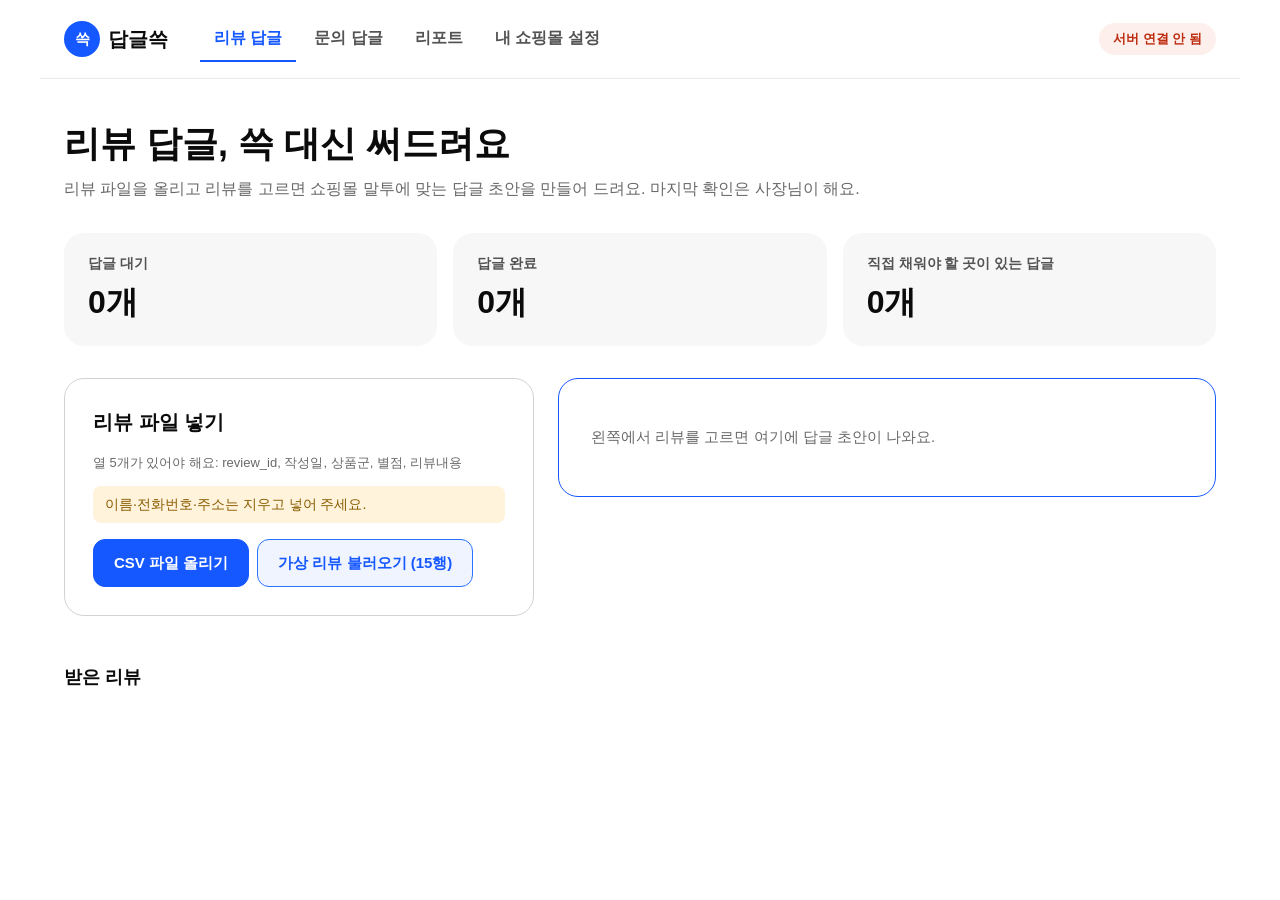
==== public/index.html @ 8f434bdd "답글쓱 MVP: 리뷰·문의 답글 초안과 주간 리포트 새마을금고 공제 디자인 시스템 스타일 적용  Co-Authored-By: Claude Opus 5.5 <noreply@anthr" ====
<!doctype html>
<html lang="ko">
<head>
  <meta charset="utf-8">
  <meta name="viewport" content="width=device-width, initial-scale=1">
  <title>답글쓱</title>
  <link rel="stylesheet" href="style.css">
</head>
<body>
  <header class="topbar">
    <div class="brand"><span class="logo">쓱</span><strong>답글쓱</strong></div>
    <nav class="tabs" role="tablist">
      <button class="tab active" data-view="review" role="tab">리뷰 답글</button>
      <button class="tab" data-view="inquiry" role="tab">문의 답글</button>
      <button class="tab" data-view="report" role="tab">리포트</button>
      <button class="tab" data-view="settings" role="tab">내 쇼핑몰 설정</button>
    </nav>
    <span class="badge-mock">확인 중…</span>
  </header>

  <main>
    <!-- ① 리뷰 답글 / 문의 답글: 같은 모양이라 app.js 가 아래 틀(template)로 채웁니다 -->
    <section id="view-review" class="view active reply-view" data-kind="review"></section>
    <section id="view-inquiry" class="view reply-view" data-kind="inquiry"></section>

    <template id="reply-template">
      <h1 data-r="title"></h1>
      <p class="sub" data-r="sub"></p>

      <div class="stats">
        <div class="stat"><span>답글 대기</span><b data-r="stat-wait">0개</b></div>
        <div class="stat"><span>답글 완료</span><b data-r="stat-done">0개</b></div>
        <div class="stat"><span>직접 채워야 할 곳이 있는 답글</span><b data-r="stat-fill">0개</b></div>
      </div>

      <div class="cols">
        <div class="col-left">
          <div class="card">
            <h2 data-r="file-title"></h2>
            <p class="muted small" data-r="file-cols"></p>
            <p class="privacy">이름·전화번호·주소는 지우고 넣어 주세요.</p>
            <div class="row-btns">
              <label class="btn primary file-btn">CSV 파일 올리기<input type="file" data-r="file" accept=".csv,text/csv" hidden></label>
              <button class="btn ghost" data-r="load-sample"></button>
            </div>
            <ul class="errors" data-r="errors" aria-live="polite"></ul>
          </div>

          <div class="list-head">
            <h3 class="list-title" data-r="list-title"></h3>
            <button class="link-btn" data-r="clear" hidden>목록 비우기</button>
          </div>
          <div class="review-list" data-r="list"></div>
        </div>

        <div class="col-right card">
          <p class="empty" data-r="panel-empty"></p>
          <div data-r="panel" hidden>
            <label data-r="original-label"></label>
            <div class="quote" data-r="original"></div>
            <label>말투 고르기</label>
            <div class="chips" data-r="tones">
              <button class="chip" data-tone="친근한">친근한</button>
              <button class="chip" data-tone="정중한">정중한</button>
              <button class="chip" data-tone="간결한">간결한</button>
            </div>
            <p class="msg warn" data-r="store-warn" hidden>내 쇼핑몰 설정이 비어 있어요. 빈 곳은 답글에 [대괄호]로 남아요.</p>
            <button class="btn primary make-btn" data-r="make">답글 초안 만들기</button>
            <div data-r="draft-area" hidden>
              <div class="label-row"><label>답글 초안 (직접 고칠 수 있어요)</label><span data-r="count" class="muted">0자</span></div>
              <textarea data-r="draft" rows="7"></textarea>
              <p class="msg warn" data-r="banned" hidden></p>
              <p class="msg warn" data-r="fill" hidden>[대괄호] 자리는 사장님이 직접 채워 주세요.</p>
              <div class="notice" data-r="notice"></div>
              <p class="muted small" data-r="note"></p>
              <div class="row-btns">
                <button class="btn primary" data-r="copy">복사하기</button>
                <button class="btn ghost" data-r="next">다음 대기 건으로</button>
              </div>
              <p class="muted small" data-r="copy-help"></p>
            </div>
          </div>
        </div>
      </div>
    </template>

    <!-- ② 리포트 -->
    <section id="view-report" class="view">
      <div class="title-row">
        <div>
          <h1 id="report-title">주간 리뷰 리포트</h1>
          <p class="sub">받은 리뷰를 불만 원인별로 정리하고 해 볼 일을 알려 드려요. <span id="report-range"></span></p>
        </div>
        <div class="period" role="tablist">
          <button class="period-btn active" data-period="주간">주간 리포트</button>
          <button class="period-btn" data-period="월간">월간 리포트</button>
        </div>
      </div>

      <div class="card">
        <h2>리뷰 CSV 넣기</h2>
        <p class="muted small">열 5개가 이 순서로 있어야 해요: review_id, 작성일, 상품군, 별점, 리뷰내용</p>
        <p class="privacy">이름·전화번호·주소는 지우고 넣어 주세요.</p>
        <textarea id="csv-input" rows="6" placeholder="review_id,작성일,상품군,별점,리뷰내용&#10;R01,2026-11-16,주방용품,5,잘 받았어요"></textarea>
        <div class="row-btns">
          <button class="btn ghost" id="load-sample">가상 데이터 불러오기 (15행)</button>
          <label class="btn ghost file-btn">CSV 파일 올리기<input type="file" id="csv-file" accept=".csv,text/csv" hidden></label>
          <button class="btn primary" id="make-report">리포트 만들기</button>
        </div>
        <ul class="errors" id="csv-errors" aria-live="polite"></ul>
      </div>

      <div id="report-result" hidden>
        <div class="stats">
          <div class="stat"><span>받은 리뷰</span><b id="r-count">0건</b></div>
          <div class="stat"><span>평균 별점</span><b id="r-avg">0점</b></div>
          <div class="stat"><span>사람 확인 필요</span><b id="r-check">0건</b><small class="muted">복합·판단불가 리뷰</small></div>
        </div>

        <div class="summary-box">
          <b>한눈에 보기</b>
          <p id="r-summary"></p>
        </div>

        <div class="cols">
          <div class="card">
            <h2>불만 원인 순위</h2>
            <div id="r-bars"></div>
            <p class="muted small" id="r-others"></p>
          </div>
          <div class="card">
            <h2>이번에 해 볼 일 3가지</h2>
            <div id="r-todos"></div>
          </div>
        </div>

        <div class="card">
          <h2>이런 말이 있었어요 (대표 리뷰)</h2>
          <div class="quotes" id="r-quotes"></div>
        </div>

        <div class="card">
          <h2>리뷰별 분류표</h2>
          <div class="table-wrap">
            <table>
              <thead><tr><th>번호</th><th>상품군</th><th>별점</th><th>분류</th><th>한 줄 근거</th><th>사람 확인</th></tr></thead>
              <tbody id="r-table"></tbody>
            </table>
          </div>
        </div>

        <div class="check-line" id="r-checkline"></div>
        <div class="notice">원인은 AI가 리뷰 내용을 보고 추정한 거예요. 실제 원인은 사장님이 한 번 더 확인해 주세요.</div>
        <p class="muted small" id="r-mock-note"></p>
        <button class="btn primary" id="copy-report">리포트 전체 복사</button>
      </div>
    </section>

    <!-- ③ 내 쇼핑몰 설정 -->
    <section id="view-settings" class="view">
      <h1>내 쇼핑몰 정보, 한 번만 적어 두세요</h1>
      <p class="sub">여기에 적은 내용을 바탕으로 답글 초안이 만들어져요. 비워 둔 칸은 답글에 [대괄호]로 남겨 드려요.</p>

      <div class="cols">
        <form class="card" id="settings-form">
          <label for="s-name">쇼핑몰 이름</label>
          <input id="s-name" name="storeName" placeholder="예: 소영이네 리빙샵">
          <label>기본 말투</label>
          <div class="chips" id="s-tone">
            <button type="button" class="chip" data-tone="친근한">친근한</button>
            <button type="button" class="chip" data-tone="정중한">정중한</button>
            <button type="button" class="chip" data-tone="간결한">간결한</button>
          </div>
          <label for="s-call">고객을 부르는 말</label>
          <input id="s-call" name="customerCall" placeholder="예: 고객님">
          <label for="s-exchange">교환·환불 안내</label>
          <textarea id="s-exchange" name="exchangePolicy" rows="3" placeholder="내 쇼핑몰의 실제 정책을 적어 주세요. 예: 수령 후 7일 이내 교환 신청 가능"></textarea>
          <label for="s-shipping">배송 안내</label>
          <textarea id="s-shipping" name="shippingPolicy" rows="2" placeholder="예: 평일 오후 2시 전 주문은 당일 출고"></textarea>
          <label for="s-contact">문의 채널</label>
          <input id="s-contact" name="contactChannel" placeholder="예: 카카오톡 채널 또는 고객센터">
          <label for="s-closing">답글 마지막에 넣을 인사말</label>
          <input id="s-closing" name="closing" placeholder="예: 오늘도 좋은 하루 보내세요.">
          <label for="s-banned">쓰고 싶지 않은 표현</label>
          <input id="s-banned" name="bannedWords" placeholder="쉼표로 구분해 적어 주세요. 예: 무조건, 100%">
          <p class="privacy">비밀번호, 계좌번호, API 키 같은 민감한 정보는 적지 마세요.</p>
          <p class="msg" id="settings-msg" aria-live="polite"></p>
          <div class="row-btns">
            <button type="submit" class="btn primary">저장하기</button>
            <button type="button" class="btn ghost" data-goto="review">리뷰 답글로 돌아가기</button>
          </div>
        </form>

        <div class="card side">
          <h2>적은 내용은 이렇게 쓰여요</h2>
          <p class="muted small">불만 리뷰에 대한 답글 초안 미리보기예요. 비어 있는 칸은 [대괄호]로 남아요.</p>
          <div class="quote" id="s-preview"></div>
          <div class="notice">정책 내용은 AI가 정하지 않아요. 사장님이 적은 내용만 그대로 사용해요.</div>
          <p class="muted small">저장한 내용은 이 브라우저에만 남아요.</p>
        </div>
      </div>
    </section>
  </main>

  <div class="toast" id="toast" role="status" aria-live="polite"></div>

  <script src="logic.js"></script>
  <script src="app.js"></script>
</body>
</html>
---- public/style.css ----
/* 답글쓱 화면 모양 — 새마을금고 공제 디자인 시스템 값을 옮겨 왔어요.
   색은 아래 :root 에서 한 번에 바꿀 수 있어요. (예전 모양은 style.backup.css) */
:root {
  --bg: #ffffff;            /* 바탕은 흰색 */
  --fill: #f7f7f7;          /* 옅은 회색 면: 숫자 카드·원문 상자 */
  --card: #ffffff;
  --line: #d2d2d2;          /* 카드·입력 테두리 */
  --line-soft: #ebebeb;     /* 구분선 */
  --text: #272727;          /* 본문 글자 */
  --text-strong: #0b0b0b;   /* 큰 제목 */
  --muted: #696969;         /* 보조 글자 */
  --subtle: #535353;        /* 라벨·꺼진 탭 */
  --primary: #1658ff;       /* 브랜드 블루: 버튼·로고·강조 */
  --primary-hover: #0a3eeb;
  --primary-dark: #0f33be;
  --primary-soft: #f0f4ff;  /* 옅은 블루 면: 선택된 항목·요약 상자 */
  --primary-light: #88bdff; /* 2위 아래 막대 */
  --warn-bg: #fff3db;
  --warn-text: #8a5c00;
  --alert: #bd2c0f;
  --alert-bg: #fdefec;
  --ok-bg: #e5f6ef;
  --ok-text: #0d724a;
  --radius: 20px;           /* 카드 둥근 정도 (12px로 줄이면 단단한 느낌) */
  --radius-btn: 12px;
  --pill: 1000px;           /* 알약 모양 */
}

* { box-sizing: border-box; }
body {
  margin: 0;
  background: var(--bg);
  color: var(--text);
  font-family: "Pretendard Variable", Pretendard, -apple-system, BlinkMacSystemFont, "Apple SD Gothic Neo", "Malgun Gothic", "Noto Sans KR", sans-serif;
  font-size: 15px;
  line-height: 1.5;
}
button, input, select, textarea { font: inherit; color: inherit; }

/* 머리줄 */
.topbar {
  display: flex; align-items: center; gap: 12px 32px; flex-wrap: wrap;
  max-width: 1200px; margin: 0 auto; padding: 16px 24px;
  border-bottom: 1px solid var(--line-soft);
}
.brand { display: flex; align-items: center; gap: 8px; font-size: 20px; color: var(--text-strong); }
.logo {
  display: inline-grid; place-items: center; width: 36px; height: 36px;
  background: var(--primary); color: #fff; border-radius: var(--pill); font-size: 15px; font-weight: 700;
}
.tabs { display: flex; gap: 4px; }
.tab {
  border: 0; border-bottom: 2px solid transparent; background: none;
  padding: 10px 14px; cursor: pointer; color: var(--subtle); font-size: 16px; font-weight: 600;
}
.tab:hover { color: var(--text-strong); }
.tab.active { color: var(--primary); border-bottom-color: var(--primary); font-weight: 700; }
.badge-mock {
  margin-left: auto; background: var(--warn-bg); color: var(--warn-text);
  font-size: 13px; font-weight: 600; padding: 6px 14px; border-radius: var(--pill); white-space: nowrap;
}
.badge-mock.off { background: var(--alert-bg); color: var(--alert); }

main { max-width: 1200px; margin: 0 auto; padding: 40px 24px 80px; }
.view { display: none; }
.view.active { display: block; }
h1 { font-size: 36px; line-height: 1.4; margin: 0 0 8px; color: var(--text-strong); }
h2 { font-size: 20px; margin: 0 0 16px; color: var(--text-strong); }
h3 { color: var(--text-strong); }
.sub { color: var(--muted); font-size: 16px; margin: 0 0 32px; }
.muted { color: var(--muted); }
.small { font-size: 13px; }

/* 카드·배치 (그림자 없이 테두리와 옅은 면으로 구분) */
.card {
  background: var(--card); border: 1px solid var(--line); border-radius: var(--radius);
  padding: 28px; margin-bottom: 24px;
}
.cols { display: grid; grid-template-columns: 1fr 1fr; gap: 24px; align-items: start; }
.cols > .card { margin-bottom: 0; }
.reply-view .cols { grid-template-columns: 5fr 7fr; }
.reply-view .col-right { position: sticky; top: 16px; border-color: var(--primary); padding: 32px; }
.list-head { display: flex; justify-content: space-between; align-items: baseline; }
.link-btn { border: 0; background: none; color: var(--muted); text-decoration: underline; cursor: pointer; font-size: 14px; padding: 8px 0; }
.reply-view .review-list { max-height: 560px; overflow-y: auto; padding-right: 4px; }
.review-item .id { color: var(--muted); font-weight: 400; margin-left: 6px; }
#view-settings .cols { grid-template-columns: 7fr 5fr; }
#view-settings .card.side { background: var(--fill); border-color: transparent; padding: 32px; }
#report-result .cols { margin-bottom: 24px; }

.stats { display: grid; grid-template-columns: repeat(3, 1fr); gap: 16px; margin-bottom: 32px; }
.stat {
  background: var(--fill); border-radius: var(--radius); padding: 20px 24px;
  display: flex; flex-direction: column; gap: 4px;
}
.stat span { font-size: 14px; font-weight: 600; color: var(--subtle); }
.stat b { font-size: 32px; color: var(--text-strong); }

/* 입력: 밑줄형 (누르면 파란 밑줄) */
label { display: block; font-size: 14px; font-weight: 600; color: var(--subtle); margin: 24px 0 4px; }
label:first-child { margin-top: 0; }
input, select {
  width: 100%; border: 0; border-bottom: 1px solid var(--line); border-radius: 0;
  padding: 10px 0; background: transparent; font-size: 18px; font-weight: 600; color: var(--text-strong);
  transition: border-color .3s linear;
}
input::placeholder, textarea::placeholder { color: #959595; font-weight: 400; }
textarea {
  width: 100%; border: 1px solid var(--line); border-radius: var(--radius-btn);
  padding: 12px 14px; background: #fff; resize: vertical; font-size: 15px; line-height: 1.6;
  transition: border-color .3s linear;
}
input:focus, select:focus { outline: none; border-bottom: 2px solid var(--primary); padding-bottom: 9px; }
textarea:focus { outline: none; border-color: var(--primary); box-shadow: 0 0 0 1px var(--primary); }
.label-row { display: flex; justify-content: space-between; align-items: baseline; }
.label-row label { margin-top: 32px; }
.reply-view textarea { font-size: 17px; color: var(--text-strong); }

/* 버튼 */
.btn {
  min-height: 48px; border-radius: var(--radius-btn); padding: 10px 20px; cursor: pointer;
  font-weight: 700; border: 1px solid var(--primary); transition: background .2s ease-in-out;
}
.btn.primary { background: var(--primary); color: #fff; }
.btn.primary:hover { background: var(--primary-hover); border-color: var(--primary-hover); }
.btn.ghost { background: var(--primary-soft); color: var(--primary); border-color: #2873ff; }
.btn.ghost:hover { background: #d7e7ff; }
.btn:disabled { background: var(--line-soft); border-color: var(--line-soft); color: #838383; cursor: default; }
.row-btns { display: flex; flex-wrap: wrap; gap: 8px; margin-top: 16px; }
.file-btn { display: inline-flex; align-items: center; margin: 0; font-size: 15px; color: inherit; }
.btn.primary.file-btn { color: #fff; }
.btn.ghost.file-btn { color: var(--primary); }
.chips { display: flex; flex-wrap: wrap; gap: 8px; margin-top: 8px; }
.chip {
  min-height: 44px; border: 1px solid var(--line); background: #fff; border-radius: var(--pill);
  padding: 8px 20px; cursor: pointer; font-weight: 600;
}
.chip:hover { border-color: var(--subtle); }
.chip.active { background: var(--primary); border-color: var(--primary); color: #fff; font-weight: 700; }
.make-btn { width: 100%; min-height: 56px; margin-top: 24px; font-size: 17px; }
#copy-report { margin-top: 16px; min-height: 56px; padding: 0 32px; border-radius: var(--pill); font-size: 17px; }

/* 안내·오류 */
.privacy { font-size: 14px; color: var(--warn-text); background: var(--warn-bg); padding: 8px 12px; border-radius: 8px; margin: 0 0 12px; }
.notice {
  background: var(--primary-soft); color: var(--primary-dark);
  border-radius: var(--radius-btn); padding: 14px 16px; font-size: 14px; margin: 16px 0;
}
.msg { font-size: 14px; font-weight: 600; margin: 12px 0 0; min-height: 1em; }
.msg.error { color: var(--alert); }
.msg.ok { color: var(--primary); }
.msg.warn { color: var(--warn-text); }
.errors { color: var(--alert); font-size: 14px; margin: 12px 0 0; padding-left: 18px; }
.errors:empty { display: none; }
.empty { color: var(--muted); font-size: 15px; }

/* 받은 리뷰 목록 */
.list-title { font-size: 18px; margin: 24px 0 12px; }
.review-list { display: flex; flex-direction: column; gap: 8px; }
.review-item {
  text-align: left; width: 100%; background: #fff; border: 1px solid var(--line); border-radius: 16px;
  padding: 16px 20px; cursor: pointer;
}
.review-item:hover { border-color: var(--subtle); }
.review-item.selected { border-color: var(--primary); background: var(--primary-soft); }
.review-item .meta { display: flex; justify-content: space-between; align-items: center; font-size: 14px; margin-bottom: 6px; color: var(--text-strong); }
.review-item .text { font-size: 14px; }
.pill { font-size: 12px; font-weight: 600; padding: 2px 10px; border-radius: var(--pill); background: var(--line-soft); color: var(--subtle); }
.pill.done { background: var(--ok-bg); color: var(--ok-text); }
.pill.fill { background: var(--warn-bg); color: var(--warn-text); }
.quote { background: var(--fill); border-radius: var(--radius-btn); padding: 16px 20px; font-size: 15px; }
#view-settings .side .quote { background: #fff; border: 1px solid var(--primary); border-radius: 16px; line-height: 1.7; }

/* 리포트 */
.title-row { display: flex; justify-content: space-between; align-items: flex-end; gap: 16px; flex-wrap: wrap; margin-bottom: 8px; }
.period { display: flex; gap: 4px; background: var(--fill); padding: 4px; border-radius: var(--pill); }
.period-btn {
  min-height: 44px; border: 0; background: transparent; border-radius: var(--pill); padding: 8px 20px;
  cursor: pointer; font-weight: 600; color: var(--subtle);
}
.period-btn.active { background: var(--primary); color: #fff; font-weight: 700; }
.summary-box { background: var(--primary-soft); border-radius: var(--radius); padding: 24px 28px; margin-bottom: 24px; }
.summary-box b { color: var(--primary); font-size: 14px; }
.summary-box p { margin: 8px 0 0; font-size: 17px; font-weight: 600; color: var(--text-strong); }
.bar-item { margin-bottom: 18px; }
.bar-head { display: flex; justify-content: space-between; font-weight: 700; font-size: 15px; color: var(--text-strong); }
.bar { height: 10px; background: var(--line-soft); border-radius: var(--pill); margin: 8px 0 4px; overflow: hidden; }
.bar i { display: block; height: 100%; background: var(--primary-light); border-radius: var(--pill); }
.bar-item:first-child .bar i { background: var(--primary); }
.bar-ids { font-size: 13px; color: var(--muted); }
.todo { background: var(--fill); border-radius: 16px; padding: 16px 20px; margin-bottom: 12px; }
.todo b { display: block; font-size: 15px; color: var(--text-strong); }
.todo p { margin: 4px 0 12px; font-size: 14px; color: var(--subtle); }
.todo.done b { text-decoration: line-through; color: var(--muted); }
.todo .btn { min-height: 36px; padding: 6px 14px; font-size: 13px; border-radius: 8px; background: #fff; color: var(--text); border-color: var(--subtle); }
.quotes { display: grid; grid-template-columns: 1fr 1fr; gap: 12px; }
.tag { display: inline-block; font-size: 12px; font-weight: 700; padding: 2px 10px; border-radius: var(--pill); background: var(--primary-soft); color: var(--primary); margin-right: 4px; margin-bottom: 4px; }
.table-wrap { overflow-x: auto; }
table { width: 100%; border-collapse: collapse; font-size: 14px; min-width: 640px; }
th, td { text-align: left; padding: 12px; border-bottom: 1px solid var(--line-soft); vertical-align: top; }
th { font-size: 13px; font-weight: 600; color: var(--subtle); background: var(--fill); }
tr.need-check td { background: var(--alert-bg); }
.check-flag { color: var(--alert); font-weight: 700; white-space: nowrap; }
.check-line {
  background: #fff; border: 1px dashed var(--line); border-radius: var(--radius-btn); padding: 12px 16px; font-size: 14px; margin-bottom: 8px;
}
.check-line .pass { color: var(--primary); font-weight: 700; }
.check-line .fail { color: var(--alert); font-weight: 700; }
#view-report .notice { background: var(--warn-bg); color: var(--warn-text); }

/* 알림 */
.toast {
  position: fixed; left: 50%; bottom: 24px; transform: translateX(-50%);
  background: var(--text-strong); color: #fff; padding: 12px 20px; border-radius: var(--pill); font-size: 14px; font-weight: 600;
  opacity: 0; pointer-events: none; transition: opacity .4s ease-in-out;
}
.toast.show { opacity: 1; }

/* 중간 폭 (좁은 창) */
@media (max-width: 900px) {
  .topbar { gap: 10px 16px; }
  .cols { gap: 16px; }
  .card { padding: 20px; }
  .reply-view .col-right { padding: 24px; }
  .stat b { font-size: 26px; }
  h1 { font-size: 28px; }
}

/* 휴대폰 폭: 640px보다 좁을 때만 세로로 쌓음 */
@media (max-width: 640px) {
  .badge-mock { margin-left: 0; }
  .tabs { order: 3; width: 100%; overflow-x: auto; }
  .cols, .reply-view .cols, #view-settings .cols, .quotes { grid-template-columns: 1fr; }
  .reply-view .col-right { position: static; }
  .reply-view .review-list { max-height: 320px; }
  h1 { font-size: 24px; }
}
@media (max-width: 480px) {
  .stats { grid-template-columns: 1fr; }
}
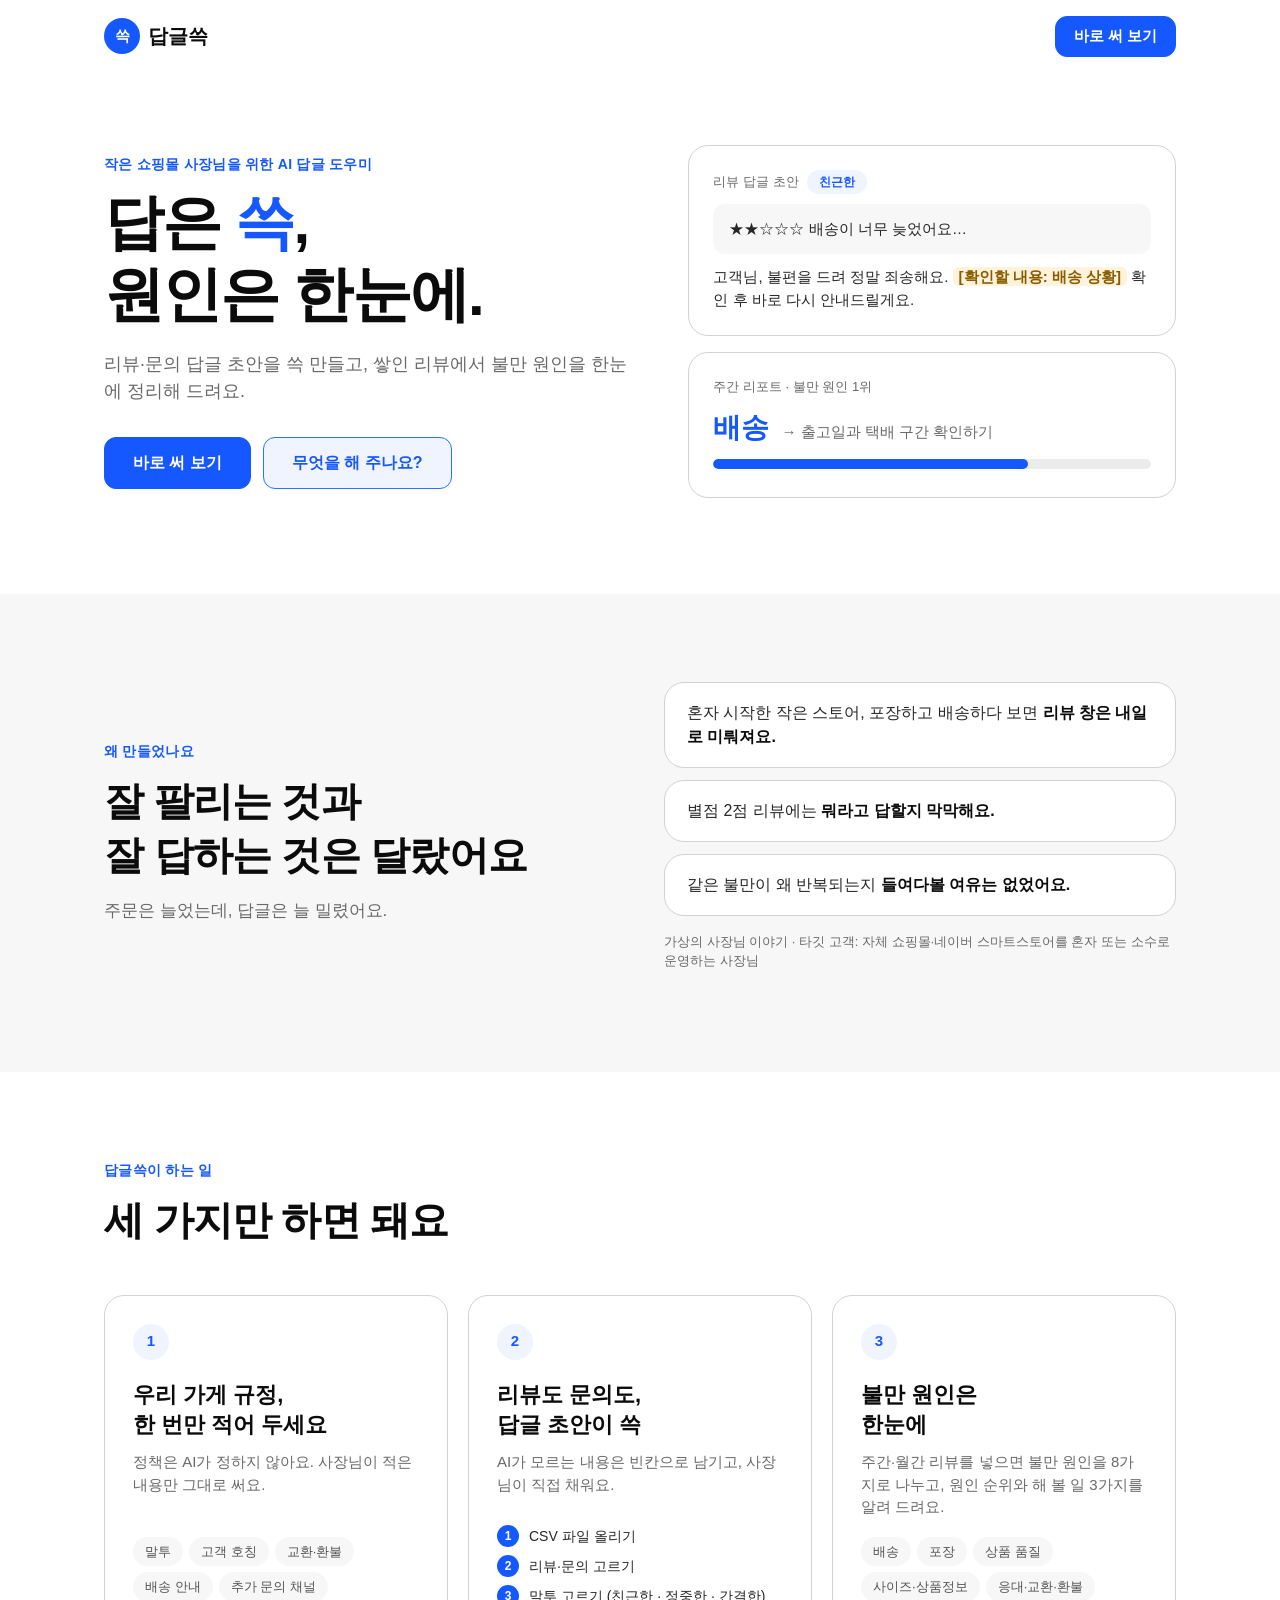
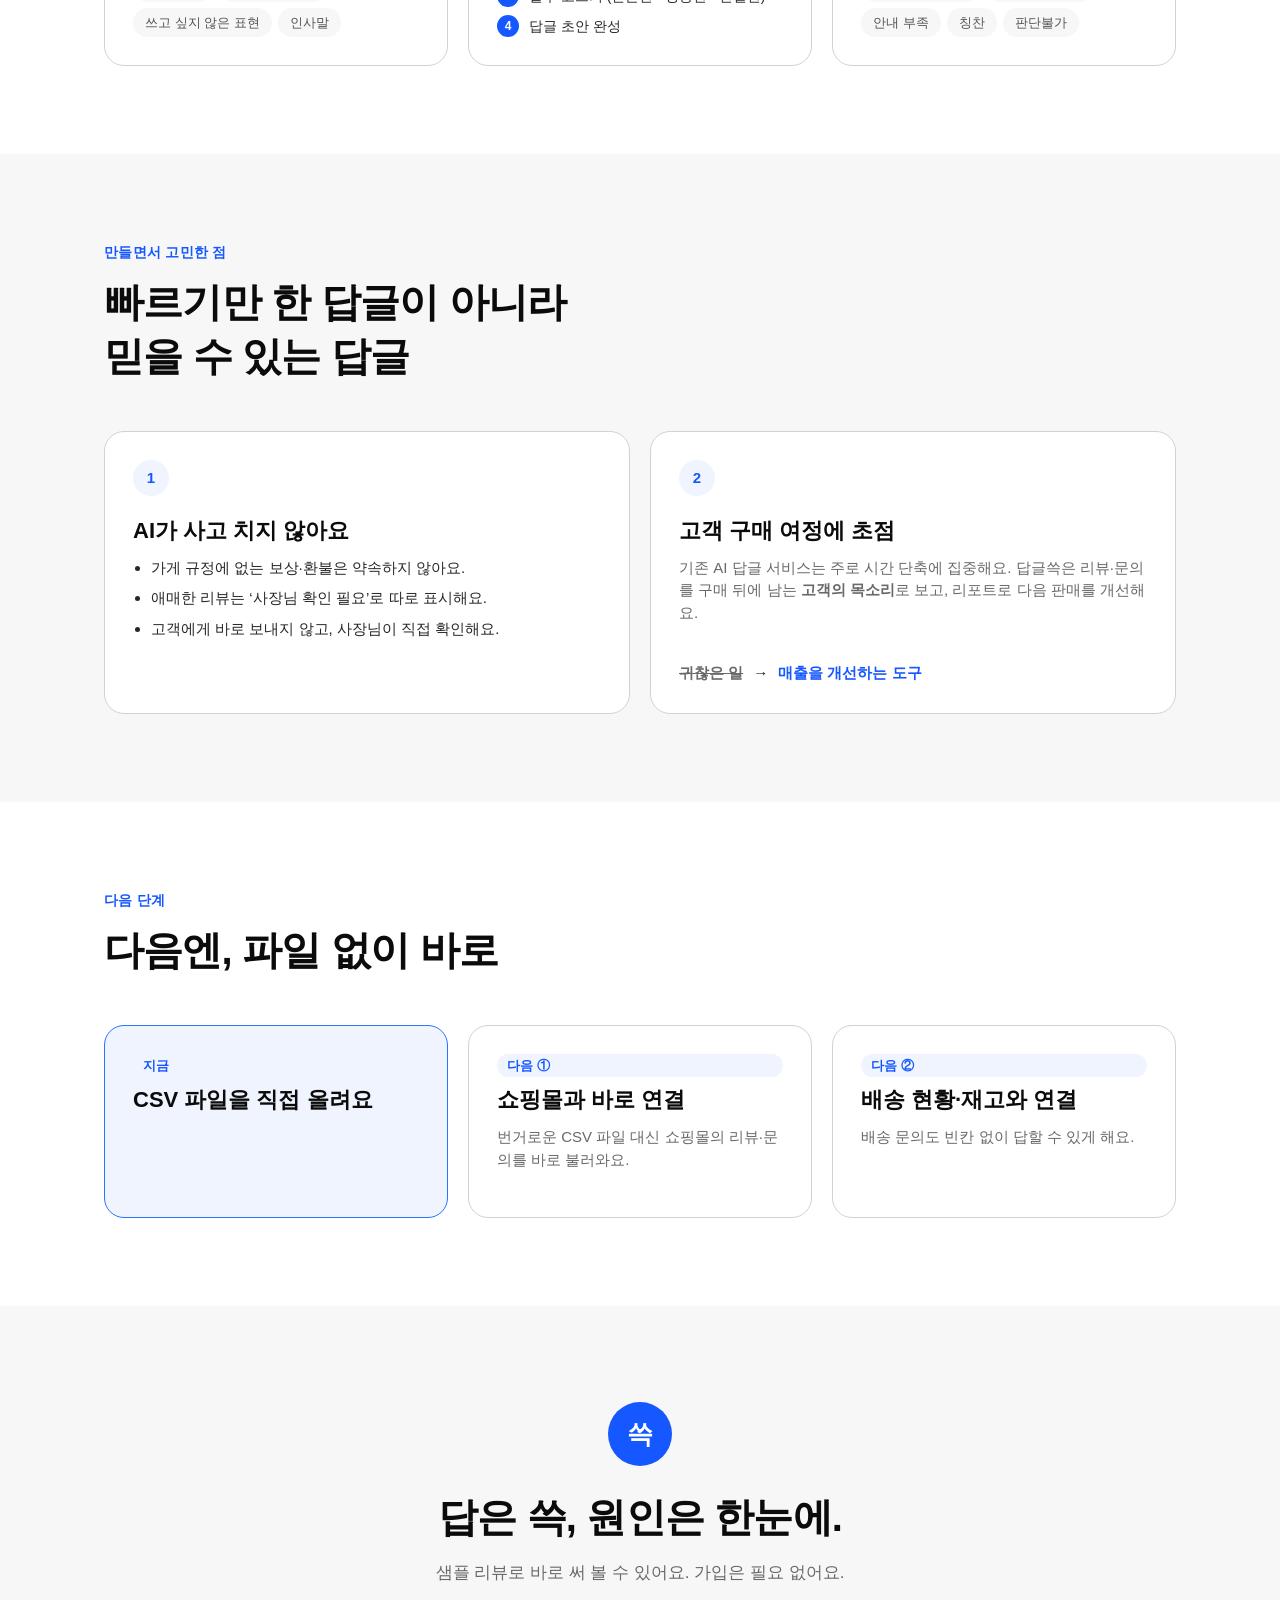
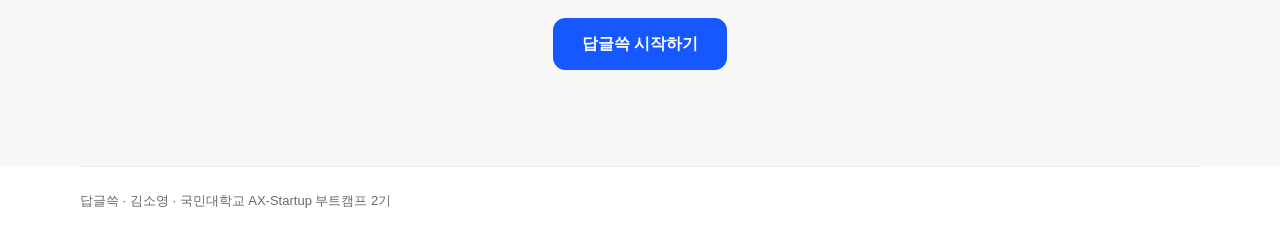
==== commit 6a5ef7c3: "소개 페이지를 첫 화면으로 추가하고 앱은 app.html로 이동 로고를 누르면 소개 페이지로 돌아갑니다.  Co-Authored-By: Claude Opus 5.5 <noreply" ====
--- a/public/index.html
+++ b/public/index.html
@@ -3,208 +3,242 @@
 <head>
   <meta charset="utf-8">
   <meta name="viewport" content="width=device-width, initial-scale=1">
-  <title>답글쓱</title>
+  <title>답글쓱 — 답은 쓱, 원인은 한눈에</title>
+  <meta name="description" content="리뷰·문의 답글 초안과 불만 원인 리포트를 만들어 주는 작은 쇼핑몰 사장님용 AI 답글 도우미">
+  <!-- 색·글꼴 값은 앱과 같은 style.css 에서 가져와요 -->
   <link rel="stylesheet" href="style.css">
+  <style>
+    /* ── 소개 페이지 전용 모양 (문구는 아래 HTML 에서 바로 고칠 수 있어요) ── */
+    .lp { max-width: 1120px; margin: 0 auto; padding: 0 24px; }
+    .lp-top { display: flex; align-items: center; justify-content: space-between; gap: 16px;
+      max-width: 1120px; margin: 0 auto; padding: 16px 24px; }
+    .lp-top .btn { min-height: 40px; padding: 8px 18px; text-decoration: none; }
+    a.btn { display: inline-flex; align-items: center; justify-content: center; text-decoration: none; }
+
+    .lp-section { padding: 88px 0; }
+    .lp-section.fill { background: var(--fill); }
+    .eyebrow { color: var(--primary); font-weight: 700; font-size: 14px; letter-spacing: .02em; margin: 0 0 12px; }
+    .lp h2.big { font-size: clamp(28px, 4vw, 40px); line-height: 1.35; margin: 0 0 16px; letter-spacing: -0.02em; }
+    .lead { color: var(--muted); font-size: 17px; margin: 0; max-width: 560px; }
+
+    /* 첫 화면 */
+    .hero { display: grid; grid-template-columns: 1.1fr 1fr; gap: 48px; align-items: center; padding: 72px 0 96px; }
+    .hero h1 { font-size: clamp(38px, 6vw, 60px); line-height: 1.2; letter-spacing: -0.03em; margin: 0 0 20px; }
+    .hero h1 em { font-style: normal; color: var(--primary); }
+    .hero .lead { font-size: 18px; margin-bottom: 32px; }
+    .cta-row { display: flex; gap: 12px; flex-wrap: wrap; }
+    .cta-row .btn { min-height: 52px; padding: 12px 28px; font-size: 16px; }
+
+    .mock { position: relative; }
+    .mock-card { background: #fff; border: 1px solid var(--line); border-radius: var(--radius); padding: 24px; }
+    .mock-card + .mock-card { margin-top: 16px; }
+    .mock-label { font-size: 13px; color: var(--muted); margin: 0 0 10px; display: flex; gap: 8px; align-items: center; }
+    .pill { display: inline-block; padding: 3px 12px; border-radius: var(--pill); font-size: 12px; font-weight: 700;
+      background: var(--primary-soft); color: var(--primary); }
+    .mock-quote { background: var(--fill); border-radius: 12px; padding: 14px 16px; font-size: 15px; margin: 0 0 12px; }
+    .mock-reply { font-size: 15px; margin: 0; }
+    .blank { background: var(--warn-bg); color: var(--warn-text); border-radius: 6px; padding: 1px 6px; font-weight: 600; }
+    .rank { display: flex; align-items: baseline; gap: 12px; }
+    .rank b { font-size: 28px; color: var(--primary); }
+    .bar { height: 10px; border-radius: var(--pill); background: var(--line-soft); margin-top: 10px; overflow: hidden; }
+    .bar i { display: block; height: 100%; background: var(--primary); border-radius: inherit; }
+
+    /* 문제 */
+    .problem { display: grid; grid-template-columns: 1fr 1fr; gap: 48px; align-items: center; }
+    .story { display: grid; gap: 12px; }
+    .story p { margin: 0; background: #fff; border: 1px solid var(--line); border-radius: var(--radius);
+      padding: 18px 22px; font-size: 16px; }
+    .story p strong { color: var(--text-strong); }
+    .note { color: var(--muted); font-size: 13px; margin-top: 16px; }
+
+    /* 기능 3가지 */
+    .features { display: grid; grid-template-columns: repeat(3, 1fr); gap: 20px; margin-top: 48px; }
+    .feature { border: 1px solid var(--line); border-radius: var(--radius); padding: 28px; background: #fff; display: flex; flex-direction: column; }
+    .feature .num { display: inline-grid; place-items: center; width: 36px; height: 36px; border-radius: var(--pill);
+      background: var(--primary-soft); color: var(--primary); font-weight: 700; margin-bottom: 20px; }
+    .feature h3 { font-size: 22px; line-height: 1.4; margin: 0 0 10px; }
+    .feature p { color: var(--muted); margin: 0 0 18px; }
+    .chips { display: flex; flex-wrap: wrap; gap: 6px; margin-top: auto; }
+    .chips span { font-size: 13px; padding: 5px 12px; border-radius: var(--pill); background: var(--fill); color: var(--subtle); }
+    .steps { list-style: none; padding: 0; margin: auto 0 0; display: grid; gap: 8px; counter-reset: s; }
+    .steps li { counter-increment: s; display: flex; gap: 10px; align-items: center; font-size: 14px; }
+    .steps li::before { content: counter(s); flex: none; width: 22px; height: 22px; border-radius: var(--pill);
+      display: grid; place-items: center; background: var(--primary); color: #fff; font-size: 12px; font-weight: 700; }
+
+    /* 고민한 점 */
+    .why { display: grid; grid-template-columns: 1fr 1fr; gap: 20px; margin-top: 48px; }
+    .why .feature { background: #fff; }
+    .why ul { margin: 0; padding-left: 18px; color: var(--text); display: grid; gap: 8px; }
+    .shift { display: flex; align-items: center; gap: 10px; flex-wrap: wrap; margin-top: 20px; font-weight: 700; }
+    .shift span:first-child { color: var(--muted); text-decoration: line-through; font-weight: 600; }
+    .shift span:last-child { color: var(--primary); }
+
+    /* 다음 단계 */
+    .road { display: grid; grid-template-columns: repeat(3, 1fr); gap: 20px; margin-top: 48px; }
+    .road .feature.now { background: var(--primary-soft); border-color: #2873ff; }
+    .road .tag { font-size: 13px; font-weight: 700; color: var(--primary); margin-bottom: 8px; }
+
+    /* 마지막 */
+    .end { text-align: center; padding: 96px 0; }
+    .end .logo { width: 64px; height: 64px; font-size: 26px; margin-bottom: 24px; }
+    .end .cta-row { justify-content: center; margin-top: 32px; }
+    .foot { border-top: 1px solid var(--line-soft); color: var(--muted); font-size: 13px; padding: 24px 0 40px; }
+
+    @media (max-width: 880px) {
+      .hero, .problem, .why { grid-template-columns: 1fr; }
+      .features, .road { grid-template-columns: 1fr; }
+      .hero { padding: 40px 0 64px; gap: 40px; }
+      .lp-section { padding: 64px 0; }
+      .lp, .lp-top { padding-left: 16px; padding-right: 16px; }
+    }
+  </style>
 </head>
 <body>
-  <header class="topbar">
-    <div class="brand"><span class="logo">쓱</span><strong>답글쓱</strong></div>
-    <nav class="tabs" role="tablist">
-      <button class="tab active" data-view="review" role="tab">리뷰 답글</button>
-      <button class="tab" data-view="inquiry" role="tab">문의 답글</button>
-      <button class="tab" data-view="report" role="tab">리포트</button>
-      <button class="tab" data-view="settings" role="tab">내 쇼핑몰 설정</button>
-    </nav>
-    <span class="badge-mock">확인 중…</span>
+  <header class="lp-top">
+    <a class="brand" href="/"><span class="logo">쓱</span><strong>답글쓱</strong></a>
+    <a class="btn primary" href="app.html">바로 써 보기</a>
   </header>
 
-  <main>
-    <!-- ① 리뷰 답글 / 문의 답글: 같은 모양이라 app.js 가 아래 틀(template)로 채웁니다 -->
-    <section id="view-review" class="view active reply-view" data-kind="review"></section>
-    <section id="view-inquiry" class="view reply-view" data-kind="inquiry"></section>
-
-    <template id="reply-template">
-      <h1 data-r="title"></h1>
-      <p class="sub" data-r="sub"></p>
-
-      <div class="stats">
-        <div class="stat"><span>답글 대기</span><b data-r="stat-wait">0개</b></div>
-        <div class="stat"><span>답글 완료</span><b data-r="stat-done">0개</b></div>
-        <div class="stat"><span>직접 채워야 할 곳이 있는 답글</span><b data-r="stat-fill">0개</b></div>
-      </div>
-
-      <div class="cols">
-        <div class="col-left">
-          <div class="card">
-            <h2 data-r="file-title"></h2>
-            <p class="muted small" data-r="file-cols"></p>
-            <p class="privacy">이름·전화번호·주소는 지우고 넣어 주세요.</p>
-            <div class="row-btns">
-              <label class="btn primary file-btn">CSV 파일 올리기<input type="file" data-r="file" accept=".csv,text/csv" hidden></label>
-              <button class="btn ghost" data-r="load-sample"></button>
-            </div>
-            <ul class="errors" data-r="errors" aria-live="polite"></ul>
-          </div>
-
-          <div class="list-head">
-            <h3 class="list-title" data-r="list-title"></h3>
-            <button class="link-btn" data-r="clear" hidden>목록 비우기</button>
-          </div>
-          <div class="review-list" data-r="list"></div>
-        </div>
-
-        <div class="col-right card">
-          <p class="empty" data-r="panel-empty"></p>
-          <div data-r="panel" hidden>
-            <label data-r="original-label"></label>
-            <div class="quote" data-r="original"></div>
-            <label>말투 고르기</label>
-            <div class="chips" data-r="tones">
-              <button class="chip" data-tone="친근한">친근한</button>
-              <button class="chip" data-tone="정중한">정중한</button>
-              <button class="chip" data-tone="간결한">간결한</button>
-            </div>
-            <p class="msg warn" data-r="store-warn" hidden>내 쇼핑몰 설정이 비어 있어요. 빈 곳은 답글에 [대괄호]로 남아요.</p>
-            <button class="btn primary make-btn" data-r="make">답글 초안 만들기</button>
-            <div data-r="draft-area" hidden>
-              <div class="label-row"><label>답글 초안 (직접 고칠 수 있어요)</label><span data-r="count" class="muted">0자</span></div>
-              <textarea data-r="draft" rows="7"></textarea>
-              <p class="msg warn" data-r="banned" hidden></p>
-              <p class="msg warn" data-r="fill" hidden>[대괄호] 자리는 사장님이 직접 채워 주세요.</p>
-              <div class="notice" data-r="notice"></div>
-              <p class="muted small" data-r="note"></p>
-              <div class="row-btns">
-                <button class="btn primary" data-r="copy">복사하기</button>
-                <button class="btn ghost" data-r="next">다음 대기 건으로</button>
-              </div>
-              <p class="muted small" data-r="copy-help"></p>
-            </div>
-          </div>
-        </div>
-      </div>
-    </template>
-
-    <!-- ② 리포트 -->
-    <section id="view-report" class="view">
-      <div class="title-row">
-        <div>
-          <h1 id="report-title">주간 리뷰 리포트</h1>
-          <p class="sub">받은 리뷰를 불만 원인별로 정리하고 해 볼 일을 알려 드려요. <span id="report-range"></span></p>
-        </div>
-        <div class="period" role="tablist">
-          <button class="period-btn active" data-period="주간">주간 리포트</button>
-          <button class="period-btn" data-period="월간">월간 리포트</button>
-        </div>
-      </div>
-
-      <div class="card">
-        <h2>리뷰 CSV 넣기</h2>
-        <p class="muted small">열 5개가 이 순서로 있어야 해요: review_id, 작성일, 상품군, 별점, 리뷰내용</p>
-        <p class="privacy">이름·전화번호·주소는 지우고 넣어 주세요.</p>
-        <textarea id="csv-input" rows="6" placeholder="review_id,작성일,상품군,별점,리뷰내용&#10;R01,2026-11-16,주방용품,5,잘 받았어요"></textarea>
-        <div class="row-btns">
-          <button class="btn ghost" id="load-sample">가상 데이터 불러오기 (15행)</button>
-          <label class="btn ghost file-btn">CSV 파일 올리기<input type="file" id="csv-file" accept=".csv,text/csv" hidden></label>
-          <button class="btn primary" id="make-report">리포트 만들기</button>
-        </div>
-        <ul class="errors" id="csv-errors" aria-live="polite"></ul>
-      </div>
-
-      <div id="report-result" hidden>
-        <div class="stats">
-          <div class="stat"><span>받은 리뷰</span><b id="r-count">0건</b></div>
-          <div class="stat"><span>평균 별점</span><b id="r-avg">0점</b></div>
-          <div class="stat"><span>사람 확인 필요</span><b id="r-check">0건</b><small class="muted">복합·판단불가 리뷰</small></div>
-        </div>
-
-        <div class="summary-box">
-          <b>한눈에 보기</b>
-          <p id="r-summary"></p>
-        </div>
-
-        <div class="cols">
-          <div class="card">
-            <h2>불만 원인 순위</h2>
-            <div id="r-bars"></div>
-            <p class="muted small" id="r-others"></p>
-          </div>
-          <div class="card">
-            <h2>이번에 해 볼 일 3가지</h2>
-            <div id="r-todos"></div>
-          </div>
-        </div>
-
-        <div class="card">
-          <h2>이런 말이 있었어요 (대표 리뷰)</h2>
-          <div class="quotes" id="r-quotes"></div>
-        </div>
-
-        <div class="card">
-          <h2>리뷰별 분류표</h2>
-          <div class="table-wrap">
-            <table>
-              <thead><tr><th>번호</th><th>상품군</th><th>별점</th><th>분류</th><th>한 줄 근거</th><th>사람 확인</th></tr></thead>
-              <tbody id="r-table"></tbody>
-            </table>
-          </div>
-        </div>
-
-        <div class="check-line" id="r-checkline"></div>
-        <div class="notice">원인은 AI가 리뷰 내용을 보고 추정한 거예요. 실제 원인은 사장님이 한 번 더 확인해 주세요.</div>
-        <p class="muted small" id="r-mock-note"></p>
-        <button class="btn primary" id="copy-report">리포트 전체 복사</button>
+  <!-- 1. 첫 화면 -->
+  <div class="lp">
+    <section class="hero">
+      <div>
+        <p class="eyebrow">작은 쇼핑몰 사장님을 위한 AI 답글 도우미</p>
+        <h1>답은 <em>쓱</em>,<br>원인은 한눈에.</h1>
+        <p class="lead">리뷰·문의 답글 초안을 쓱 만들고, 쌓인 리뷰에서 불만 원인을 한눈에 정리해 드려요.</p>
+        <div class="cta-row">
+          <a class="btn primary" href="app.html">바로 써 보기</a>
+          <a class="btn ghost" href="#features">무엇을 해 주나요?</a>
+        </div>
+      </div>
+      <div class="mock" aria-hidden="true">
+        <div class="mock-card">
+          <p class="mock-label">리뷰 답글 초안 <span class="pill">친근한</span></p>
+          <p class="mock-quote">★★☆☆☆ 배송이 너무 늦었어요…</p>
+          <p class="mock-reply">고객님, 불편을 드려 정말 죄송해요. <span class="blank">[확인할 내용: 배송 상황]</span> 확인 후 바로 다시 안내드릴게요.</p>
+        </div>
+        <div class="mock-card">
+          <p class="mock-label">주간 리포트 · 불만 원인 1위</p>
+          <div class="rank"><b>배송</b><span class="muted">→ 출고일과 택배 구간 확인하기</span></div>
+          <div class="bar"><i style="width:72%"></i></div>
+        </div>
       </div>
     </section>
-
-    <!-- ③ 내 쇼핑몰 설정 -->
-    <section id="view-settings" class="view">
-      <h1>내 쇼핑몰 정보, 한 번만 적어 두세요</h1>
-      <p class="sub">여기에 적은 내용을 바탕으로 답글 초안이 만들어져요. 비워 둔 칸은 답글에 [대괄호]로 남겨 드려요.</p>
-
-      <div class="cols">
-        <form class="card" id="settings-form">
-          <label for="s-name">쇼핑몰 이름</label>
-          <input id="s-name" name="storeName" placeholder="예: 소영이네 리빙샵">
-          <label>기본 말투</label>
-          <div class="chips" id="s-tone">
-            <button type="button" class="chip" data-tone="친근한">친근한</button>
-            <button type="button" class="chip" data-tone="정중한">정중한</button>
-            <button type="button" class="chip" data-tone="간결한">간결한</button>
-          </div>
-          <label for="s-call">고객을 부르는 말</label>
-          <input id="s-call" name="customerCall" placeholder="예: 고객님">
-          <label for="s-exchange">교환·환불 안내</label>
-          <textarea id="s-exchange" name="exchangePolicy" rows="3" placeholder="내 쇼핑몰의 실제 정책을 적어 주세요. 예: 수령 후 7일 이내 교환 신청 가능"></textarea>
-          <label for="s-shipping">배송 안내</label>
-          <textarea id="s-shipping" name="shippingPolicy" rows="2" placeholder="예: 평일 오후 2시 전 주문은 당일 출고"></textarea>
-          <label for="s-contact">문의 채널</label>
-          <input id="s-contact" name="contactChannel" placeholder="예: 카카오톡 채널 또는 고객센터">
-          <label for="s-closing">답글 마지막에 넣을 인사말</label>
-          <input id="s-closing" name="closing" placeholder="예: 오늘도 좋은 하루 보내세요.">
-          <label for="s-banned">쓰고 싶지 않은 표현</label>
-          <input id="s-banned" name="bannedWords" placeholder="쉼표로 구분해 적어 주세요. 예: 무조건, 100%">
-          <p class="privacy">비밀번호, 계좌번호, API 키 같은 민감한 정보는 적지 마세요.</p>
-          <p class="msg" id="settings-msg" aria-live="polite"></p>
-          <div class="row-btns">
-            <button type="submit" class="btn primary">저장하기</button>
-            <button type="button" class="btn ghost" data-goto="review">리뷰 답글로 돌아가기</button>
-          </div>
-        </form>
-
-        <div class="card side">
-          <h2>적은 내용은 이렇게 쓰여요</h2>
-          <p class="muted small">불만 리뷰에 대한 답글 초안 미리보기예요. 비어 있는 칸은 [대괄호]로 남아요.</p>
-          <div class="quote" id="s-preview"></div>
-          <div class="notice">정책 내용은 AI가 정하지 않아요. 사장님이 적은 내용만 그대로 사용해요.</div>
-          <p class="muted small">저장한 내용은 이 브라우저에만 남아요.</p>
-        </div>
-      </div>
-    </section>
-  </main>
-
-  <div class="toast" id="toast" role="status" aria-live="polite"></div>
-
-  <script src="logic.js"></script>
-  <script src="app.js"></script>
+  </div>
+
+  <!-- 2. 문제 -->
+  <section class="lp-section fill">
+    <div class="lp problem">
+      <div>
+        <p class="eyebrow">왜 만들었나요</p>
+        <h2 class="big">잘 팔리는 것과<br>잘 답하는 것은 달랐어요</h2>
+        <p class="lead">주문은 늘었는데, 답글은 늘 밀렸어요.</p>
+      </div>
+      <div>
+        <div class="story">
+          <p>혼자 시작한 작은 스토어, 포장하고 배송하다 보면 <strong>리뷰 창은 내일로 미뤄져요.</strong></p>
+          <p>별점 2점 리뷰에는 <strong>뭐라고 답할지 막막해요.</strong></p>
+          <p>같은 불만이 왜 반복되는지 <strong>들여다볼 여유는 없었어요.</strong></p>
+        </div>
+        <p class="note">가상의 사장님 이야기 · 타깃 고객: 자체 쇼핑몰·네이버 스마트스토어를 혼자 또는 소수로 운영하는 사장님</p>
+      </div>
+    </div>
+  </section>
+
+  <!-- 3. 기능 -->
+  <section class="lp-section" id="features">
+    <div class="lp">
+      <p class="eyebrow">답글쓱이 하는 일</p>
+      <h2 class="big">세 가지만 하면 돼요</h2>
+      <div class="features">
+        <article class="feature">
+          <span class="num">1</span>
+          <h3>우리 가게 규정,<br>한 번만 적어 두세요</h3>
+          <p>정책은 AI가 정하지 않아요. 사장님이 적은 내용만 그대로 써요.</p>
+          <div class="chips"><span>말투</span><span>고객 호칭</span><span>교환·환불</span><span>배송 안내</span><span>추가 문의 채널</span><span>쓰고 싶지 않은 표현</span><span>인사말</span></div>
+        </article>
+        <article class="feature">
+          <span class="num">2</span>
+          <h3>리뷰도 문의도,<br>답글 초안이 쓱</h3>
+          <p>AI가 모르는 내용은 빈칸으로 남기고, 사장님이 직접 채워요.</p>
+          <ol class="steps">
+            <li>CSV 파일 올리기</li>
+            <li>리뷰·문의 고르기</li>
+            <li>말투 고르기 (친근한 · 정중한 · 간결한)</li>
+            <li>답글 초안 완성</li>
+          </ol>
+        </article>
+        <article class="feature">
+          <span class="num">3</span>
+          <h3>불만 원인은<br>한눈에</h3>
+          <p>주간·월간 리뷰를 넣으면 불만 원인을 8가지로 나누고, 원인 순위와 해 볼 일 3가지를 알려 드려요.</p>
+          <div class="chips"><span>배송</span><span>포장</span><span>상품 품질</span><span>사이즈·상품정보</span><span>응대·교환·환불</span><span>안내 부족</span><span>칭찬</span><span>판단불가</span></div>
+        </article>
+      </div>
+    </div>
+  </section>
+
+  <!-- 4. 고민한 점 -->
+  <section class="lp-section fill">
+    <div class="lp">
+      <p class="eyebrow">만들면서 고민한 점</p>
+      <h2 class="big">빠르기만 한 답글이 아니라<br>믿을 수 있는 답글</h2>
+      <div class="why">
+        <article class="feature">
+          <span class="num">1</span>
+          <h3>AI가 사고 치지 않아요</h3>
+          <ul>
+            <li>가게 규정에 없는 보상·환불은 약속하지 않아요.</li>
+            <li>애매한 리뷰는 ‘사장님 확인 필요’로 따로 표시해요.</li>
+            <li>고객에게 바로 보내지 않고, 사장님이 직접 확인해요.</li>
+          </ul>
+        </article>
+        <article class="feature">
+          <span class="num">2</span>
+          <h3>고객 구매 여정에 초점</h3>
+          <p>기존 AI 답글 서비스는 주로 시간 단축에 집중해요. 답글쓱은 리뷰·문의를 구매 뒤에 남는 <strong>고객의 목소리</strong>로 보고, 리포트로 다음 판매를 개선해요.</p>
+          <div class="shift"><span>귀찮은 일</span><span>→</span><span>매출을 개선하는 도구</span></div>
+        </article>
+      </div>
+    </div>
+  </section>
+
+  <!-- 5. 다음 단계 -->
+  <section class="lp-section">
+    <div class="lp">
+      <p class="eyebrow">다음 단계</p>
+      <h2 class="big">다음엔, 파일 없이 바로</h2>
+      <div class="road">
+        <article class="feature now">
+          <p class="tag">지금</p>
+          <h3>CSV 파일을 직접 올려요</h3>
+        </article>
+        <article class="feature">
+          <p class="tag">다음 ①</p>
+          <h3>쇼핑몰과 바로 연결</h3>
+          <p>번거로운 CSV 파일 대신 쇼핑몰의 리뷰·문의를 바로 불러와요.</p>
+        </article>
+        <article class="feature">
+          <p class="tag">다음 ②</p>
+          <h3>배송 현황·재고와 연결</h3>
+          <p>배송 문의도 빈칸 없이 답할 수 있게 해요.</p>
+        </article>
+      </div>
+    </div>
+  </section>
+
+  <!-- 6. 마지막 -->
+  <section class="lp-section fill end">
+    <div class="lp">
+      <span class="logo">쓱</span>
+      <h2 class="big">답은 쓱, 원인은 한눈에.</h2>
+      <p class="lead" style="margin:0 auto">샘플 리뷰로 바로 써 볼 수 있어요. 가입은 필요 없어요.</p>
+      <div class="cta-row">
+        <a class="btn primary" href="app.html">답글쓱 시작하기</a>
+      </div>
+    </div>
+  </section>
+
+  <footer class="lp foot">답글쓱 · 김소영 · 국민대학교 AX-Startup 부트캠프 2기</footer>
 </body>
 </html>
--- a/public/style.css
+++ b/public/style.css
@@ -43,7 +43,7 @@
   max-width: 1200px; margin: 0 auto; padding: 16px 24px;
   border-bottom: 1px solid var(--line-soft);
 }
-.brand { display: flex; align-items: center; gap: 8px; font-size: 20px; color: var(--text-strong); }
+.brand { display: flex; align-items: center; gap: 8px; font-size: 20px; color: var(--text-strong); text-decoration: none; }
 .logo {
   display: inline-grid; place-items: center; width: 36px; height: 36px;
   background: var(--primary); color: #fff; border-radius: var(--pill); font-size: 15px; font-weight: 700;
